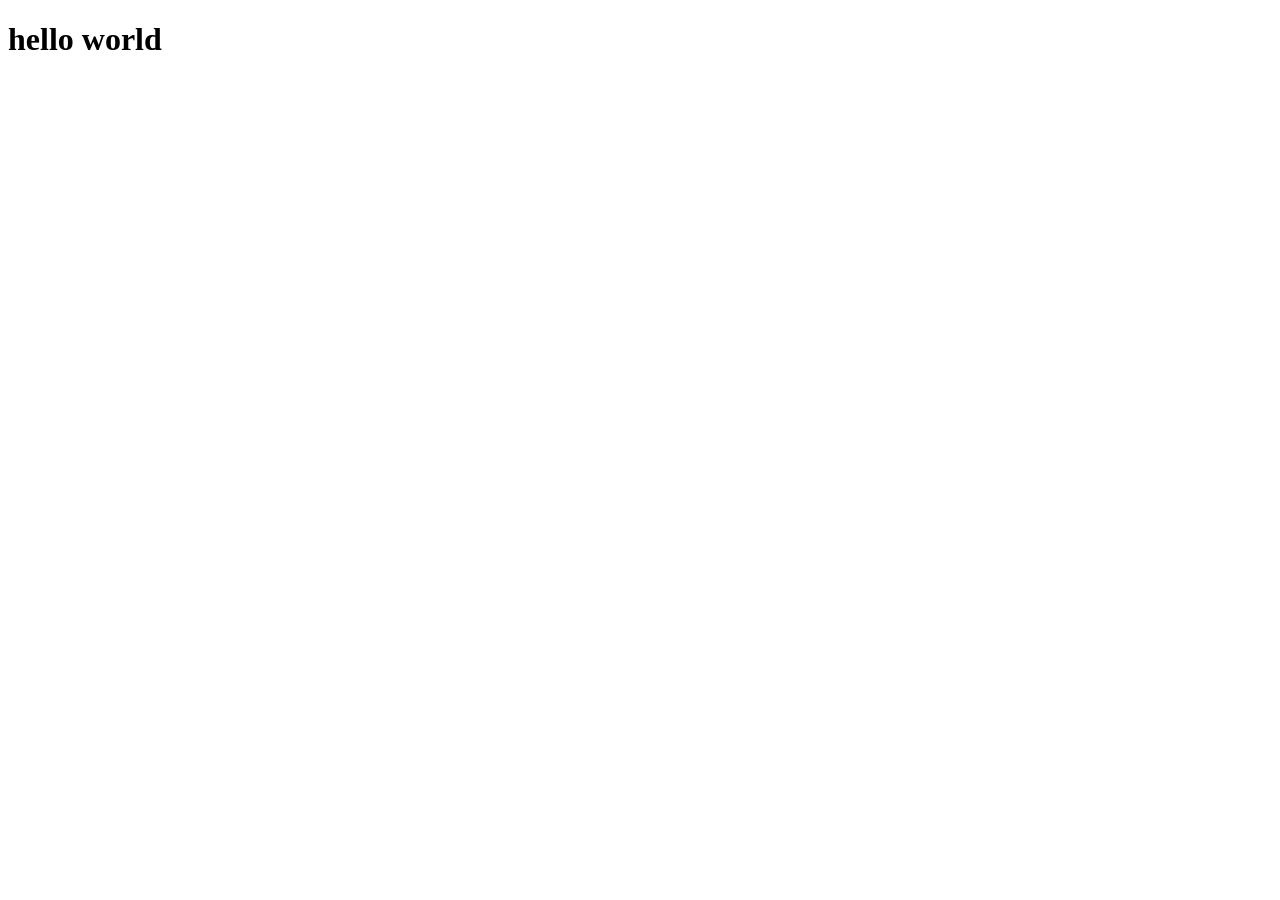
==== nginx/statics/index.html @ 213e8fd0 "環境追加" ====
<!DOCTYPE html>
<html lang="en">
<head>
    <meta charset="UTF-8">
    <meta name="viewport" content="width=device-width, initial-scale=1.0">
    <title>Hello World</title>
</head>
<body>
    <h1>hello world</h1>

    <script src="./authkit/authkit.js"></script>
    <script src="./scripts/main.js"></script>
</body>
</html>
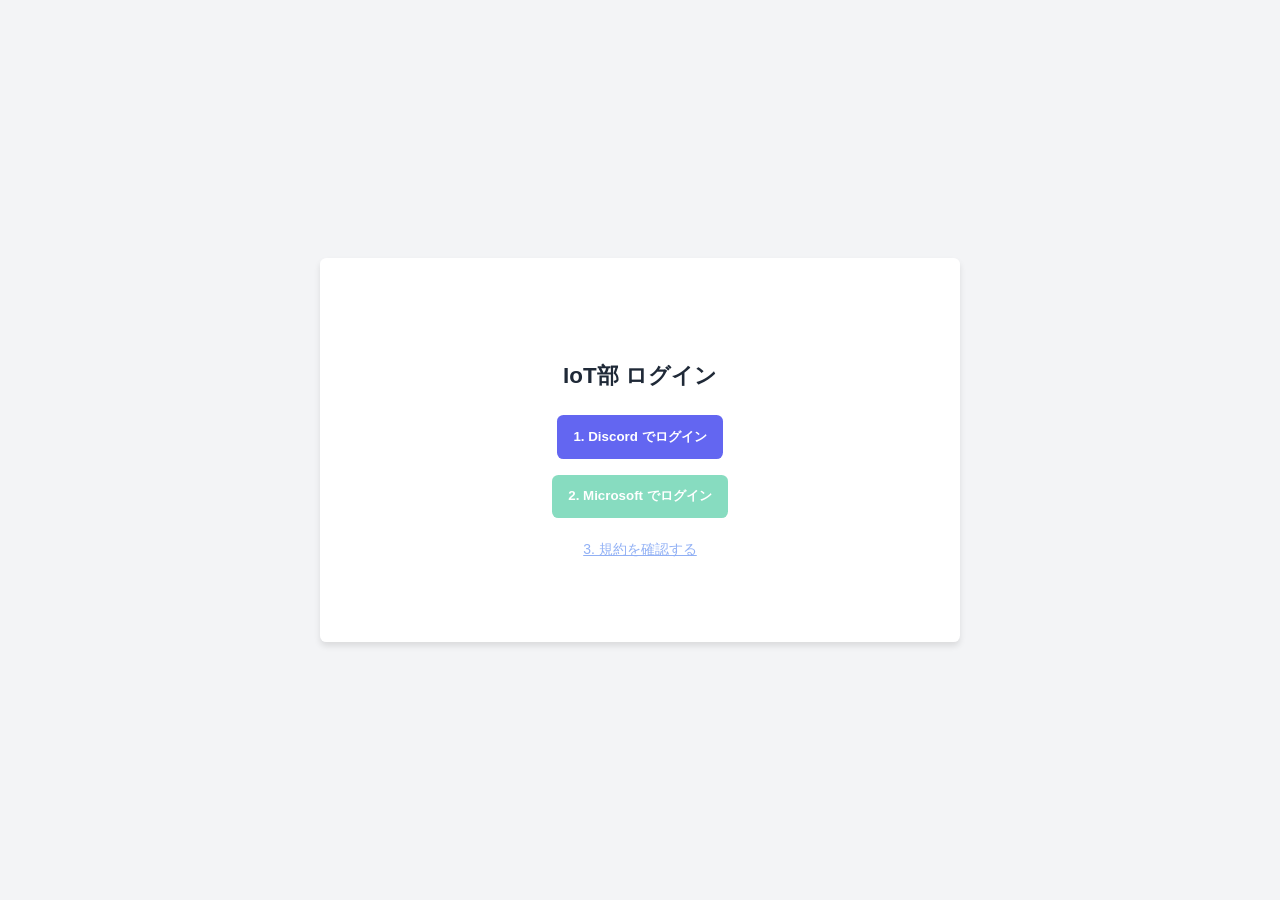
==== commit efda4be1: "アカウントのリンクを追加 リンクた状態の確認を追加 リンク状態に応じてボタンが変化するように修正 同意ボタンを押したときのcallback を変更" ====
--- a/nginx/statics/index.html
+++ b/nginx/statics/index.html
@@ -1,14 +1,41 @@
 <!DOCTYPE html>
-<html lang="en">
-<head>
-    <meta charset="UTF-8">
-    <meta name="viewport" content="width=device-width, initial-scale=1.0">
-    <title>Hello World</title>
-</head>
-<body>
-    <h1>hello world</h1>
+<html lang="ja">
+  <head>
+    <meta charset="UTF-8" />
+    <meta name="viewport" content="width=device-width, initial-scale=1.0" />
+    <title>ECC IoT部 入部</title>
+    <link rel="stylesheet" href="./css/index.css" />
+  </head>
+  <body>
+    <div id="perspective-container" class="perspective">
+      <div id="card" class="card">
+        <div class="card-inner">
+          <div class="card-front">
+            <h2 style="font-size: 1.4rem; font-weight: 600; margin-bottom: 1.5rem">IoT部 ログイン</h2>
+            <button id="loginButton1" class="btn btn-blue" style="margin-bottom: 1rem">1. Discord でログイン</button>
+            <button id="loginButton2" class="btn btn-green btn-disabled" style="margin-bottom: 1.4rem">2. Microsoft でログイン</button>
+            <button id="view-terms-button" class="btn-link btn-disabled" disabled>3. 規約を確認する</button>
+          </div>
+          <div class="card-back">
+            <div id="terms-scroll-container">
+              <div id="agree-list">
+                <h3 style="font-size: 1.2rem; font-weight: 600; margin-bottom: 1rem; text-align: center">利用規約</h3>
+                <p style="font-size: 0.8rem; color: #6b7280">規約を読み込んでいます...</p>
+              </div>
+            </div>
+            <div style="width: 100%">
+              <button id="confirm-terms-button" class="btn btn-blue btn-disabled" disabled>確認して同意する</button>
+            </div>
+          </div>
+        </div>
+        <div id="loadingOverlay" class="loading-overlay">
+          <div class="spinner"></div>
+          <span class="text-gray" style="font-weight: 500">処理中...</span>
+        </div>
+      </div>
+    </div>
 
     <script src="./authkit/authkit.js"></script>
-    <script src="./scripts/main.js"></script>
-</body>
-</html>+    <script type="module" src="./js/index.js"></script>
+  </body>
+</html>
--- a/nginx/statics/css/index.css
+++ b/nginx/statics/css/index.css
@@ -0,0 +1,5 @@
+@import "./base.css";
+@import "./layout.css";
+@import "./components.css";
+@import "./forms.css";
+@import "./animations.css";
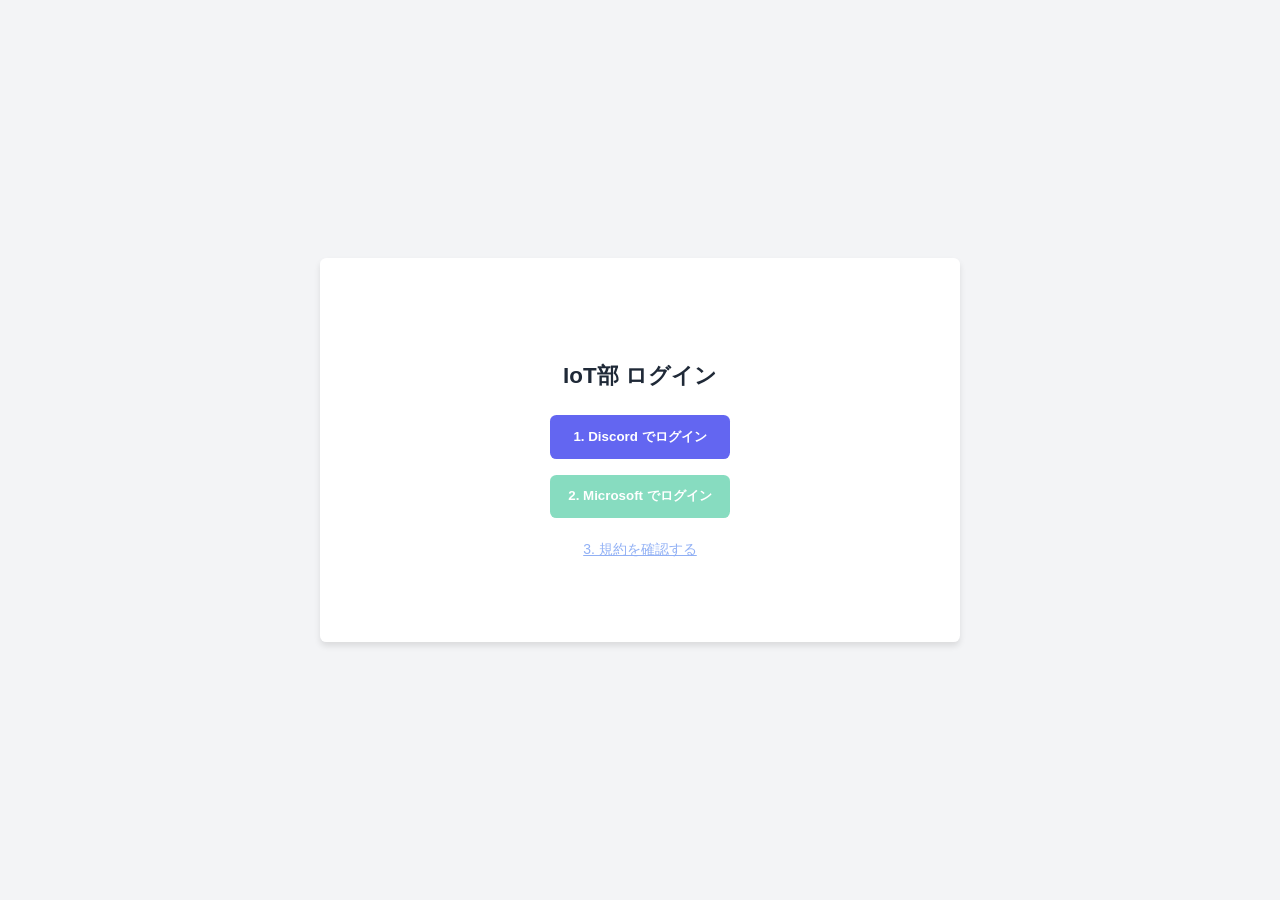
==== commit 784504e3: "[add] 桜が舞うんだ" ====
--- a/nginx/statics/index.html
+++ b/nginx/statics/index.html
@@ -8,6 +8,7 @@
   </head>
   <body>
     <div id="perspective-container" class="perspective">
+      <div id="confetti-container"></div>
       <div id="card" class="card">
         <div class="card-inner">
           <div class="card-front">
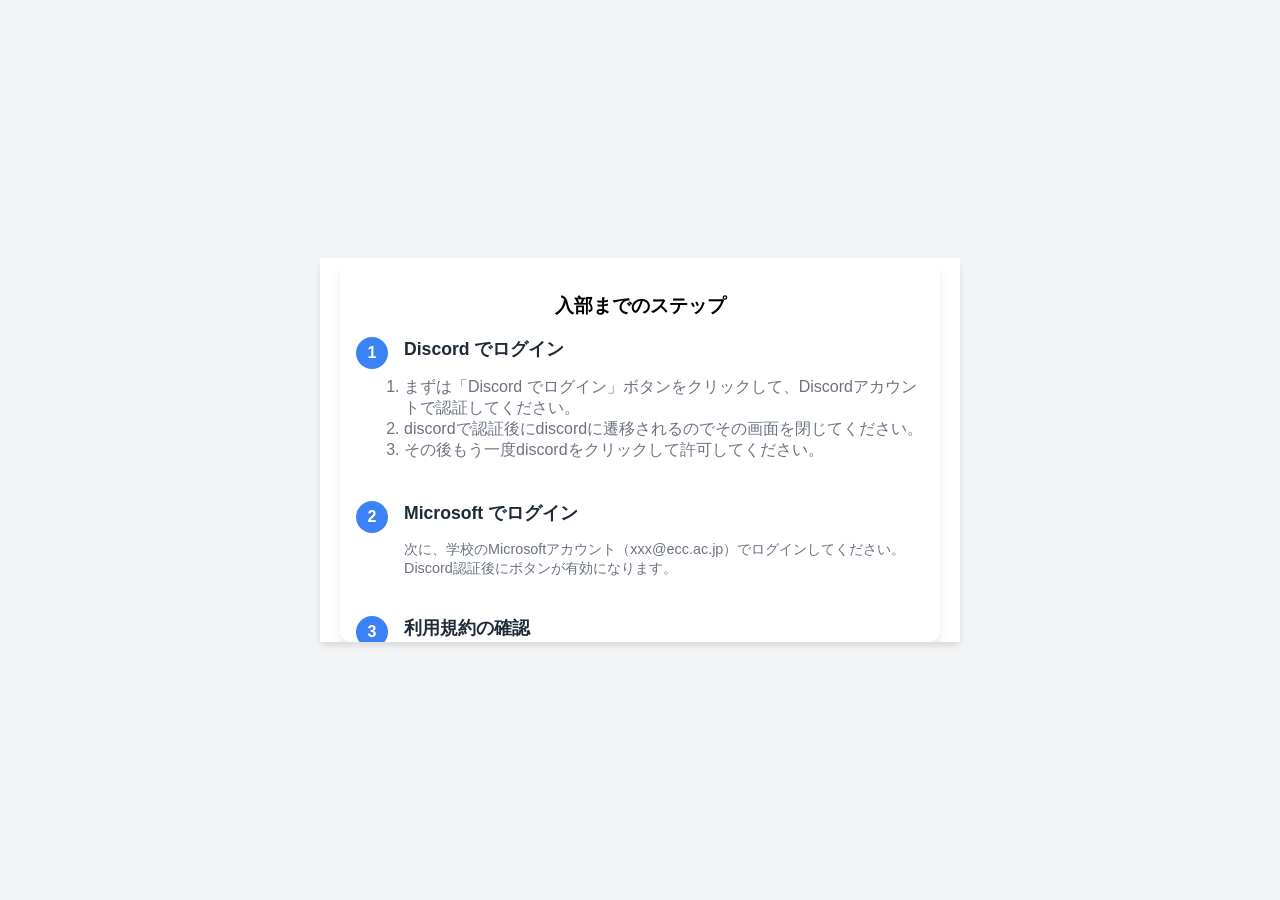
==== commit e60cdc29: "[add] 手順を作成" ====
--- a/nginx/statics/index.html
+++ b/nginx/statics/index.html
@@ -14,8 +14,9 @@
           <div class="card-front">
             <h2 style="font-size: 1.4rem; font-weight: 600; margin-bottom: 1.5rem">IoT部 ログイン</h2>
             <button id="loginButton1" class="btn btn-blue" style="margin-bottom: 1rem">1. Discord でログイン</button>
-            <button id="loginButton2" class="btn btn-green btn-disabled" style="margin-bottom: 1.4rem">2. Microsoft でログイン</button>
+            <button id="loginButton2" class="btn btn-green btn-disabled" style="margin-bottom: 1.4rem" disabled>2. Microsoft でログイン</button>
             <button id="view-terms-button" class="btn-link btn-disabled" disabled>3. 規約を確認する</button>
+            <button id="toggle-steps-button">手順を確認する</button>
           </div>
           <div class="card-back">
             <div id="terms-scroll-container">
@@ -34,9 +35,50 @@
           <span class="text-gray" style="font-weight: 500">処理中...</span>
         </div>
       </div>
+      <div id="steps-curtain">
+        <div class="steps-container-inner">
+          <h3 class="text-2xl font-semibold mb-6 text-center text-gray-800">入部までのステップ</h3>
+          <div class="step">
+            <div class="step-icon">1</div>
+            <div class="step-content">
+              <h4>Discord でログイン</h4>
+              <ol>
+                <li>まずは「Discord でログイン」ボタンをクリックして、Discordアカウントで認証してください。</li>
+                <li>discordで認証後にdiscordに遷移されるのでその画面を閉じてください。</li>
+                <li>その後もう一度discordをクリックして許可してください。</li>
+              </ol>
+              </p>
+            </div>
+          </div>
+          <div class="step">
+            <div class="step-icon">2</div>
+            <div class="step-content">
+              <h4>Microsoft でログイン</h4>
+              <p>次に、学校のMicrosoftアカウント（xxx@ecc.ac.jp）でログインしてください。Discord認証後にボタンが有効になります。</p>
+            </div>
+          </div>
+          <div class="step">
+            <div class="step-icon">3</div>
+            <div class="step-content">
+              <h4>利用規約の確認</h4>
+              <p>Microsoft認証後、「規約を確認する」ボタンが有効になります。クリックして内容をよくお読みください。</p>
+            </div>
+          </div>
+          <div class="step">
+            <div class="step-icon">4</div>
+            <div class="step-content">
+              <h4>規約への同意</h4>
+              <p>規約を最後までスクロールし、名前とクラスを入力後「確認して同意する」ボタンが有効になります。</p>
+            </div>
+          </div>
+          <div class="close-container">
+            <button id="close-steps-button">閉じる</button>
+          </div>
+        </div>
+      </div>
     </div>
-
     <script src="./authkit/authkit.js"></script>
+    <script src="./js/step.js"></script>
     <script type="module" src="./js/index.js"></script>
   </body>
 </html>
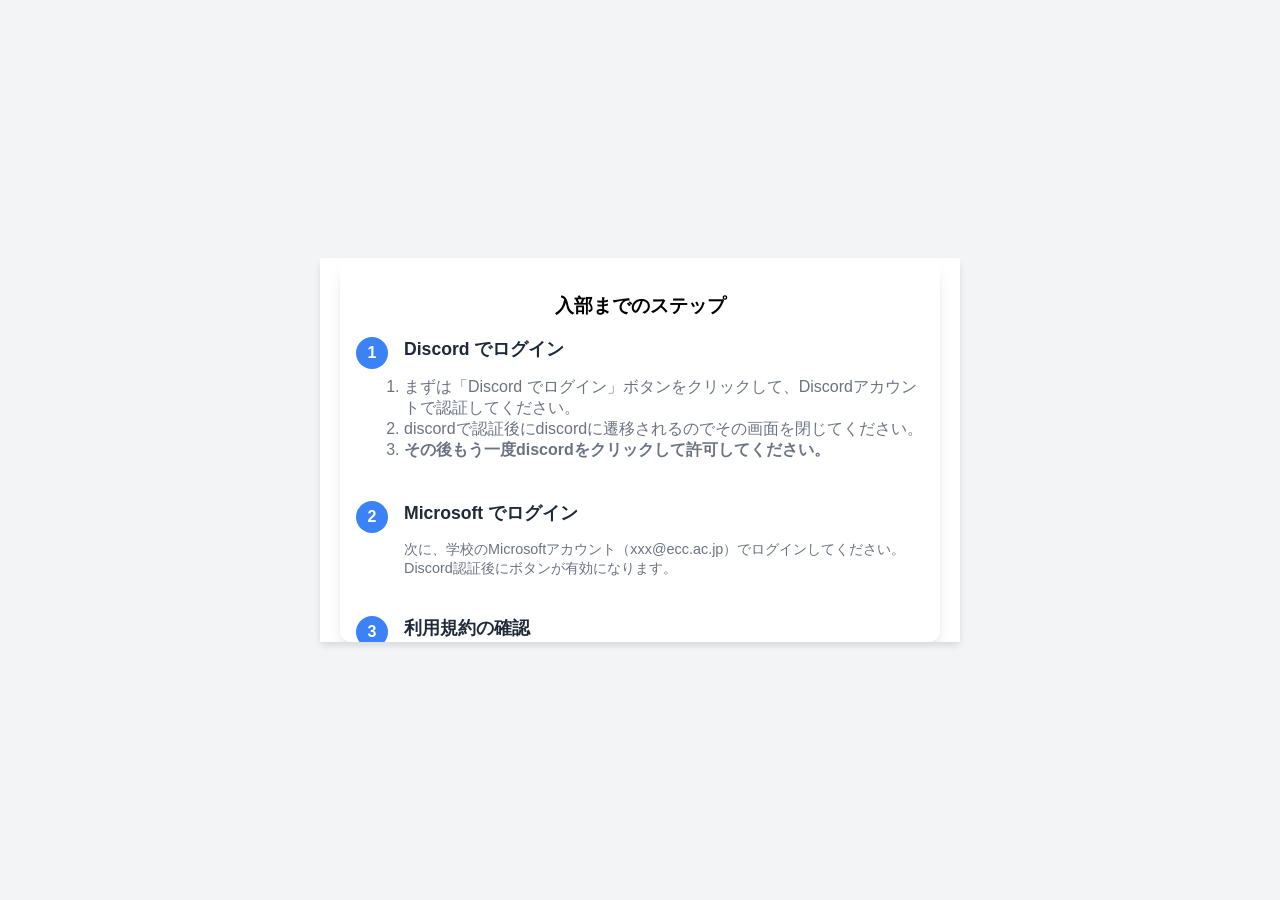
==== commit 4b661564: "[change] 大事な部分を強調" ====
--- a/nginx/statics/index.html
+++ b/nginx/statics/index.html
@@ -45,7 +45,7 @@
               <ol>
                 <li>まずは「Discord でログイン」ボタンをクリックして、Discordアカウントで認証してください。</li>
                 <li>discordで認証後にdiscordに遷移されるのでその画面を閉じてください。</li>
-                <li>その後もう一度discordをクリックして許可してください。</li>
+                <li><strong>その後もう一度discordをクリックして許可してください。</strong></li>
               </ol>
               </p>
             </div>
